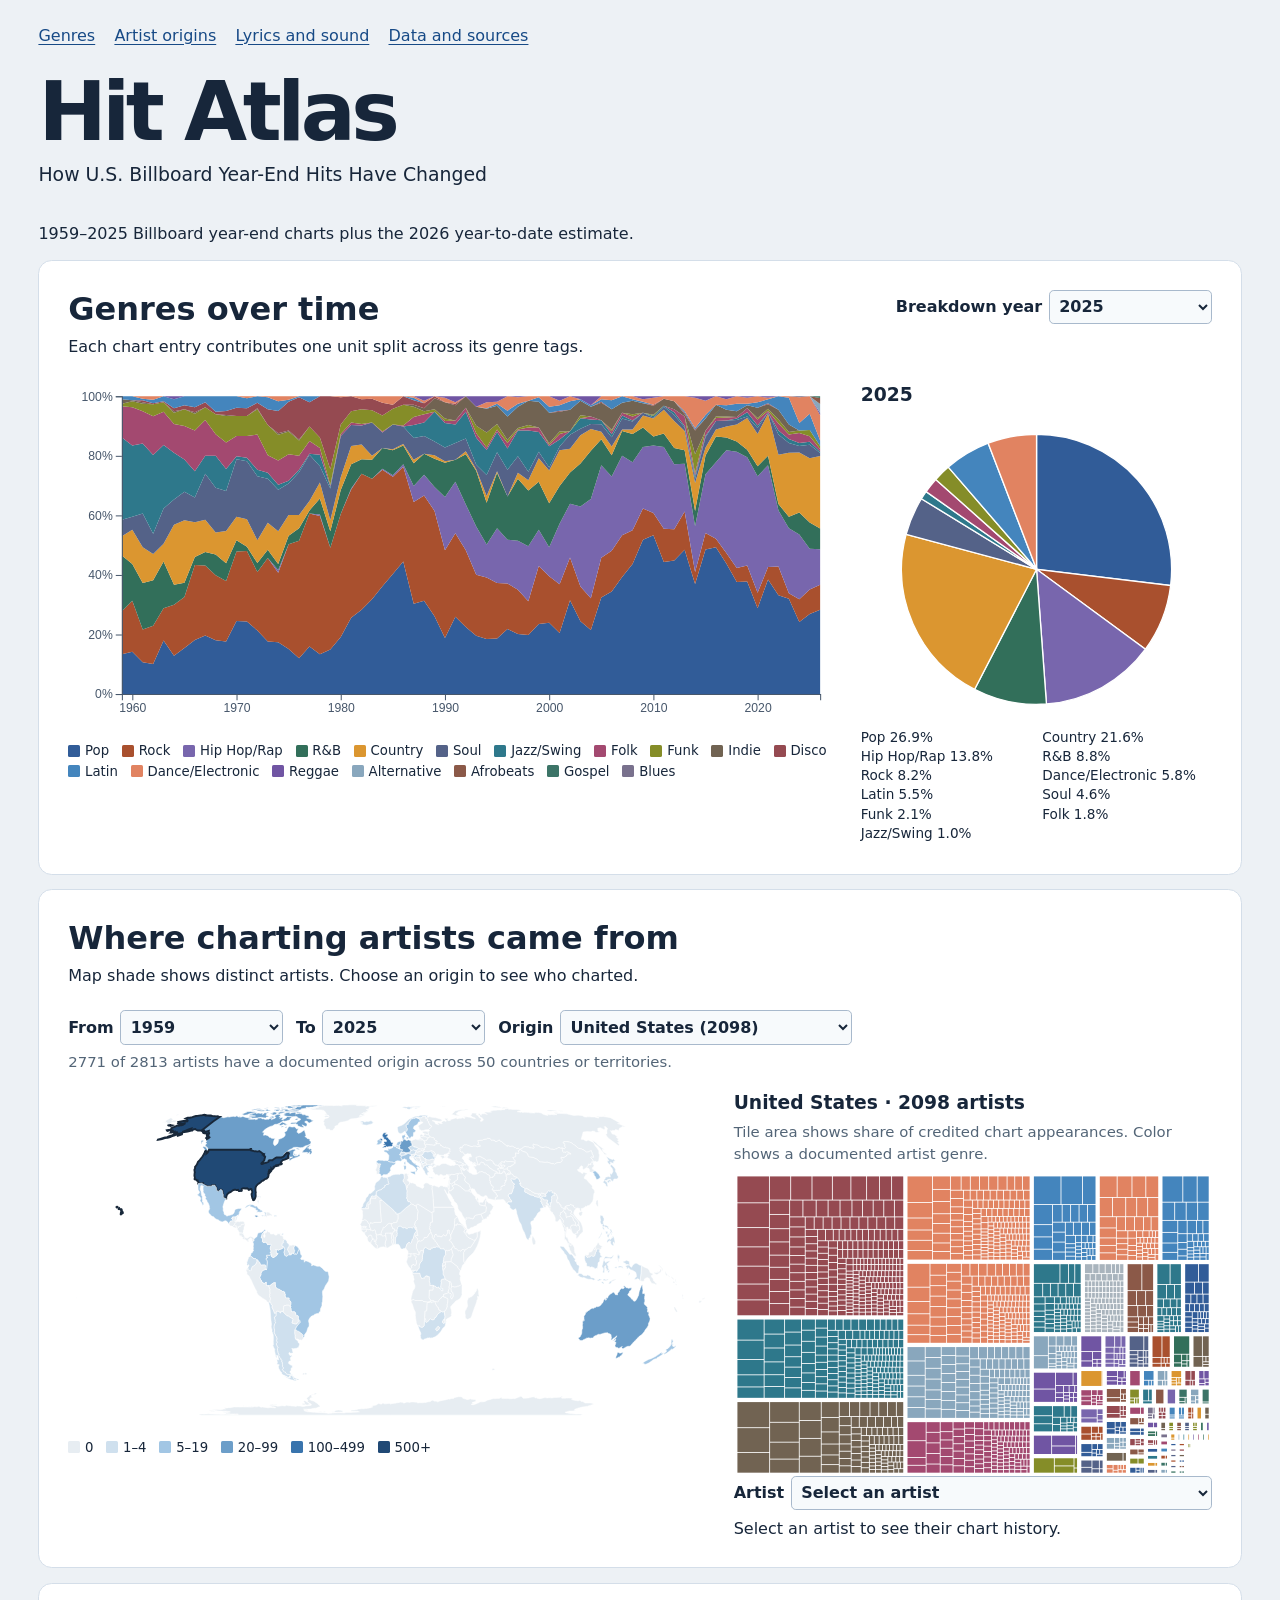
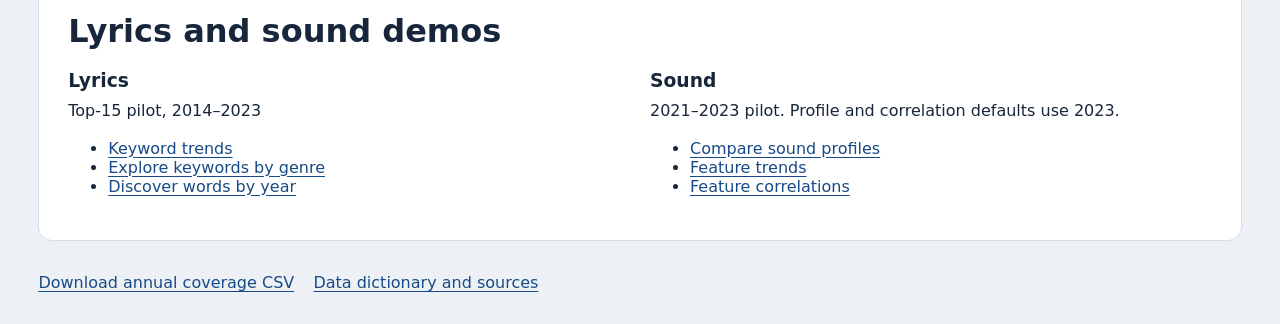
==== index.html @ 04f08ebe "Publish unified Billboard data and interactive D3 site" ====
<!doctype html>
<html lang="en">
<head>
  <meta charset="utf-8">
  <meta name="viewport" content="width=device-width, initial-scale=1">
  <link rel="icon" href="data:,">
  <title>Hit Atlas | U.S. Billboard Year-End Hits</title>
  <link rel="stylesheet" href="billboard-year-end/site/style.css">
  <script defer src="billboard-year-end/site/d3.min.js"></script>
  <script defer src="billboard-year-end/site/app.js"></script>
</head>
<body>
<main>
  <header>
    <nav aria-label="Project links">
      <a href="#genres">Genres</a>
      <a href="#origins">Artist origins</a>
      <a href="#more">Lyrics and sound</a>
      <a href="https://github.com/skyexry/hit-atlas/tree/main/billboard-year-end/data">Data and sources</a>
    </nav>
    <h1>Hit Atlas</h1>
    <p>How U.S. Billboard Year-End Hits Have Changed</p>
  </header>
  <p id="loading" role="status">Loading chart data…</p>
  <section id="genres" aria-labelledby="genres-heading">
    <div class="section-head">
      <div><h2 id="genres-heading">Genres over time</h2>
      <p>Each chart entry contributes one unit split across its genre tags.</p></div>
      <label>Breakdown year <select id="genre-year"></select></label>
    </div>
    <div class="layout genre-layout">
      <div>
        <svg id="genre-trend" viewBox="0 0 760 350" role="img" aria-label="Stacked area chart of genre shares by year"></svg>
        <div id="genre-legend" class="legend" aria-label="Genre legend"></div>
      </div>
      <div>
        <h3 id="pie-heading">Selected year</h3>
        <svg id="genre-pie" viewBox="0 0 260 230" role="img" aria-labelledby="pie-heading"></svg>
        <ul id="genre-shares" class="shares"></ul>
      </div>
    </div>
  </section>
  <section id="origins" aria-labelledby="origins-heading">
    <div class="section-head">
      <div><h2 id="origins-heading">Where charting artists came from</h2>
      <p>Map shade shows distinct artists. Choose an origin to see who charted.</p></div>
      <div class="controls">
        <label>From <select id="year-from"></select></label>
        <label>To <select id="year-to"></select></label>
        <label>Origin <select id="origin-country"></select></label>
      </div>
    </div>
    <p id="origin-summary" class="muted" aria-live="polite"></p>
    <div class="layout origin-layout">
      <div><svg id="origin-map" viewBox="0 0 760 405" role="group" aria-label="Map of charting artist origins"></svg>
      <div id="map-legend" class="legend" aria-label="Map scale"></div></div>
      <div><h3 id="tree-title">Artists in the selected origin</h3>
        <p class="muted">Tile area shows share of credited chart appearances. Color shows a documented artist genre.</p>
        <svg id="artist-treemap" viewBox="0 0 560 355" role="group" aria-labelledby="tree-title"></svg>
        <label>Artist <select id="origin-artist"></select></label>
        <div id="artist-songs" aria-live="polite"></div>
      </div>
    </div>
  </section>
  <section id="more" aria-labelledby="more-heading">
    <h2 id="more-heading">Lyrics and sound demos</h2>
    <div class="layout">
      <div><h3>Lyrics</h3><p>Top-15 pilot, 2014–2023</p>
        <ul>
          <li><a href="billboard-year-end/demos/lyric-words-demo/index.html#trend">Keyword trends</a></li>
          <li><a href="billboard-year-end/demos/lyric-words-demo/index.html#genre">Explore keywords by genre</a></li>
          <li><a href="billboard-year-end/demos/lyric-words-demo/index.html#bubble">Discover words by year</a></li>
        </ul>
      </div>
      <div><h3>Sound</h3><p>2021–2023 pilot. Profile and correlation defaults use 2023.</p>
        <ul>
          <li><a href="billboard-year-end/demos/sound-demo/2023.html">Compare sound profiles</a></li>
          <li><a href="billboard-year-end/demos/sound-demo/2023.html#trendPanel">Feature trends</a></li>
          <li><a href="billboard-year-end/demos/sound-demo/2023.html#corrTitle">Feature correlations</a></li>
        </ul>
      </div>
    </div>
  </section>
  <footer>
    <a href="billboard-year-end/data/coverage.csv">Download annual coverage CSV</a>
    <a href="https://github.com/skyexry/hit-atlas/tree/main/billboard-year-end/data">Data dictionary and sources</a>
  </footer>
</main>
</body>
</html>
---- billboard-year-end/site/style.css ----
:root { color-scheme: light; font-family: system-ui, sans-serif; color: #17263a; background: #edf1f5; }
* { box-sizing: border-box; }
body { margin: 0; }
main { width: min(1220px, 94vw); margin: auto; }
header { padding: 1.6rem 0 1.2rem; }
nav, footer, .legend, .controls { display: flex; gap: .7rem 1.2rem; flex-wrap: wrap; }
a { color: #174a86; text-underline-offset: .18em; }
h1 { font-size: clamp(2.7rem, 7vw, 5.1rem); line-height: 1; letter-spacing: -.055em; margin: 1.65rem 0 .55rem; }
h2 { font-size: clamp(1.4rem, 3vw, 2rem); margin: 0; }
h3 { margin: .3rem 0 .55rem; }
p { margin: .45rem 0; line-height: 1.45; }
header p { font-size: 1.18rem; }
section { background: white; border: 1px solid #d4dee9; border-radius: .85rem; margin: .9rem 0; padding: clamp(1rem, 2.5vw, 1.8rem); }
.section-head { display: flex; gap: 1rem; justify-content: space-between; flex-wrap: wrap; align-items: start; }
.layout { display: grid; grid-template-columns: 1fr 1fr; gap: 1.25rem; margin-top: .9rem; }
.genre-layout { grid-template-columns: minmax(0, 2.2fr) minmax(0, 1fr); }
.origin-layout { grid-template-columns: minmax(0, 1.35fr) minmax(0, 1fr); }
svg { display: block; width: 100%; overflow: hidden; }
label { display: inline-flex; align-items: center; gap: .4rem; font-weight: 600; }
select { background: #f7fafc; color: inherit; border: 1px solid #a8b9cc; border-radius: .3rem; padding: .35rem; font: inherit; max-width: 100%; }
.controls { gap: .5rem .8rem; }
.muted { color: #536577; font-size: .93rem; }
.legend { font-size: .83rem; gap: .35rem .8rem; margin-top: .5rem; }
.legend span { display: inline-flex; align-items: center; gap: .3rem; }
.swatch { width: .75rem; height: .75rem; border-radius: .1rem; display: inline-block; }
.shares { list-style: none; padding: 0; margin: .25rem 0; font-size: .85rem; display: grid; grid-template-columns: 1fr 1fr; gap: .2rem .75rem; }
.chart-axis { color: #47576b; font-size: 12px; }
.mark { cursor: pointer; }
.mark:focus { outline: none; stroke: #111; stroke-width: 3; }
#artist-songs { max-height: 13rem; overflow: auto; margin-top: .6rem; }
#artist-songs li { margin-bottom: .3rem; }
footer { padding: 1.1rem 0 2rem; }
@media (max-width: 740px) {
  .layout { grid-template-columns: 1fr; }
  .genre-layout > div:last-child { max-width: 25rem; }
}
.layout > div, .section-head > div, .controls { min-width: 0; }
.controls label, label:has(> #origin-artist) { max-width: 100%; }
label > select { min-width: 0; }
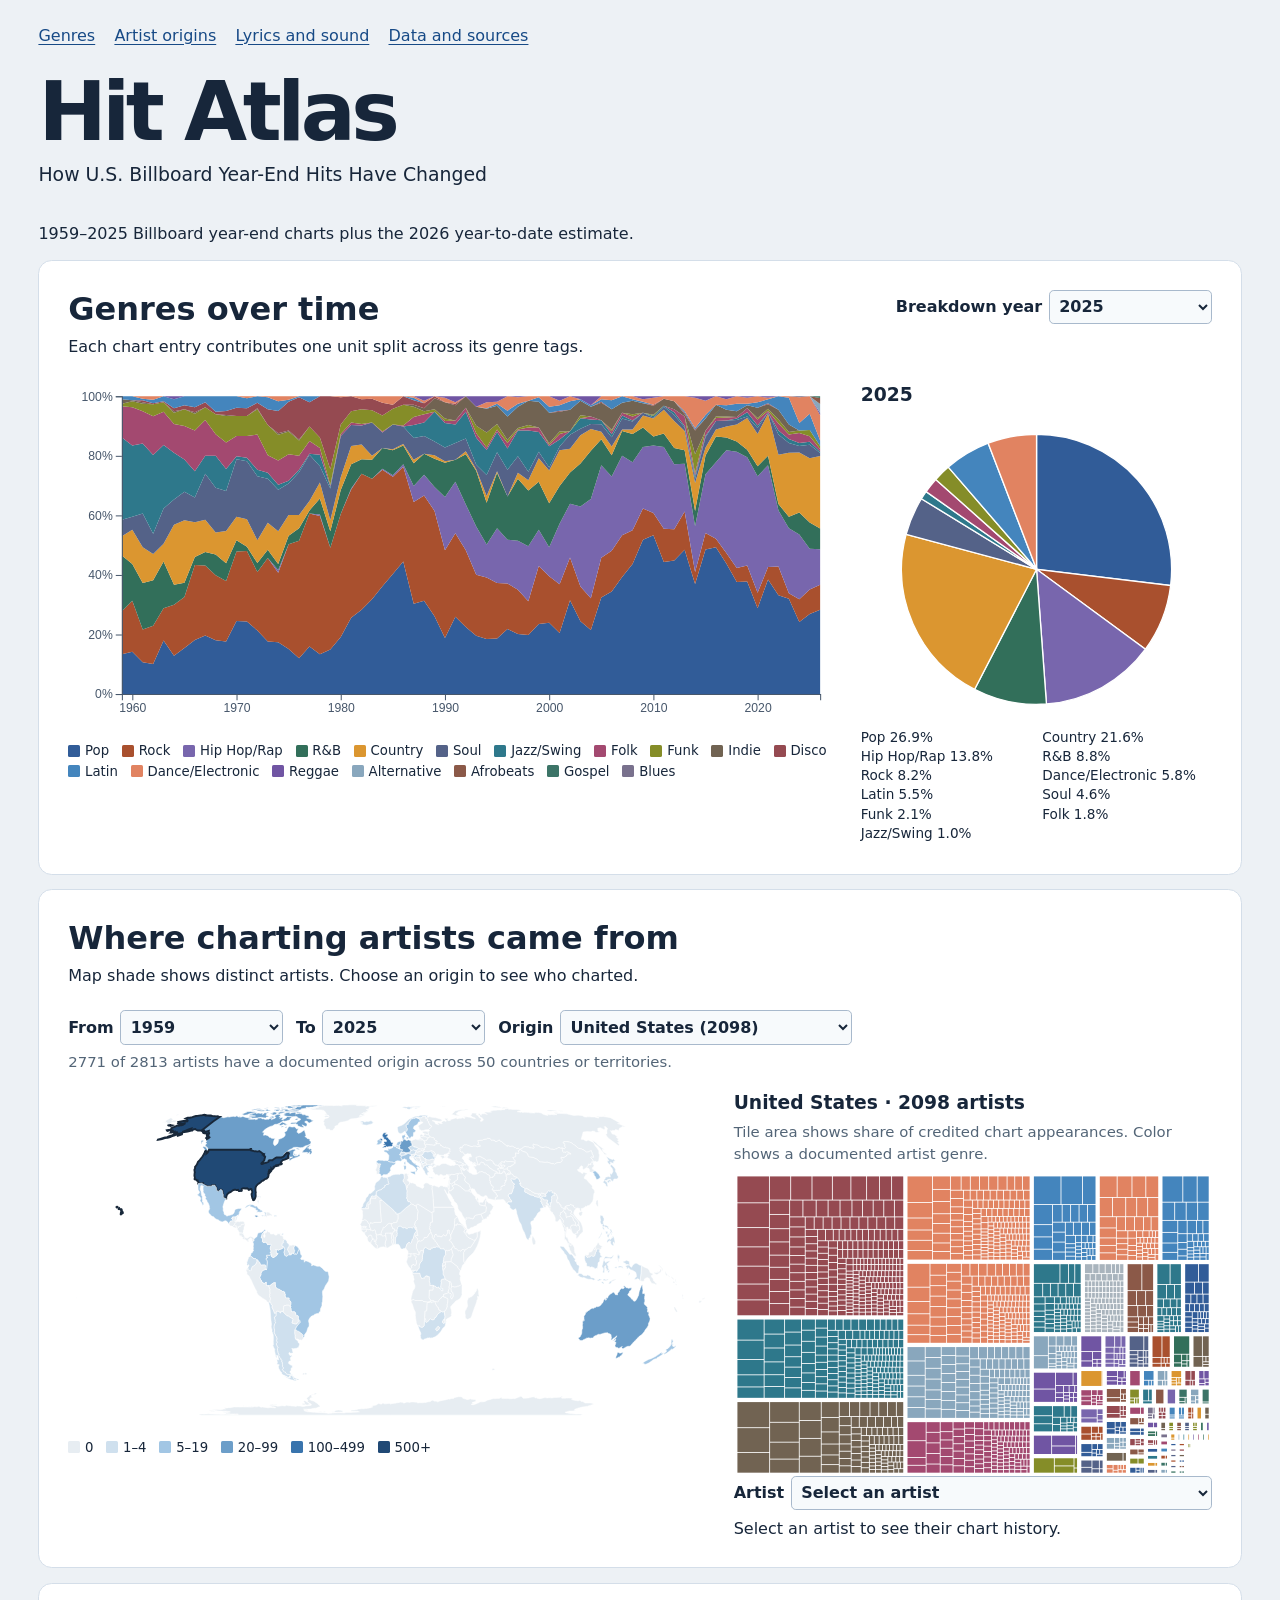
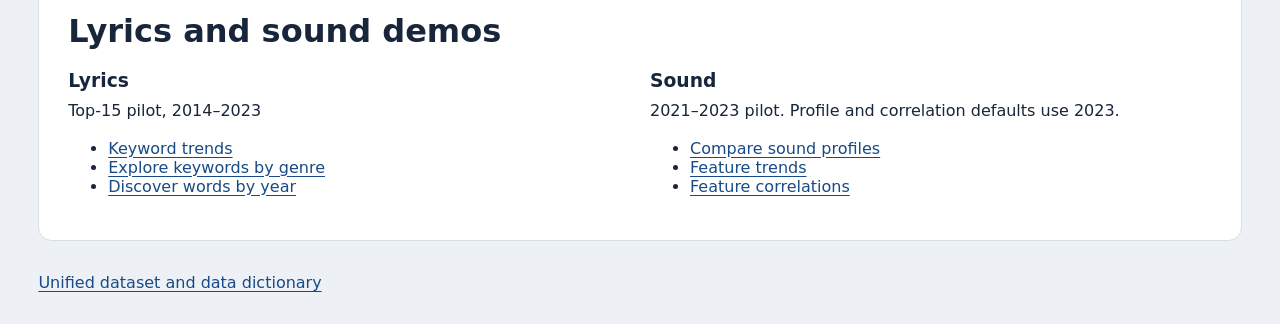
==== commit 92912c8c: "Document a single data entry point and public CSV sample" ====
--- a/index.html
+++ b/index.html
@@ -82,8 +82,7 @@
     </div>
   </section>
   <footer>
-    <a href="billboard-year-end/data/coverage.csv">Download annual coverage CSV</a>
-    <a href="https://github.com/skyexry/hit-atlas/tree/main/billboard-year-end/data">Data dictionary and sources</a>
+    <a href="https://github.com/skyexry/hit-atlas/tree/main/billboard-year-end/data">Unified dataset and data dictionary</a>
   </footer>
 </main>
 </body>
